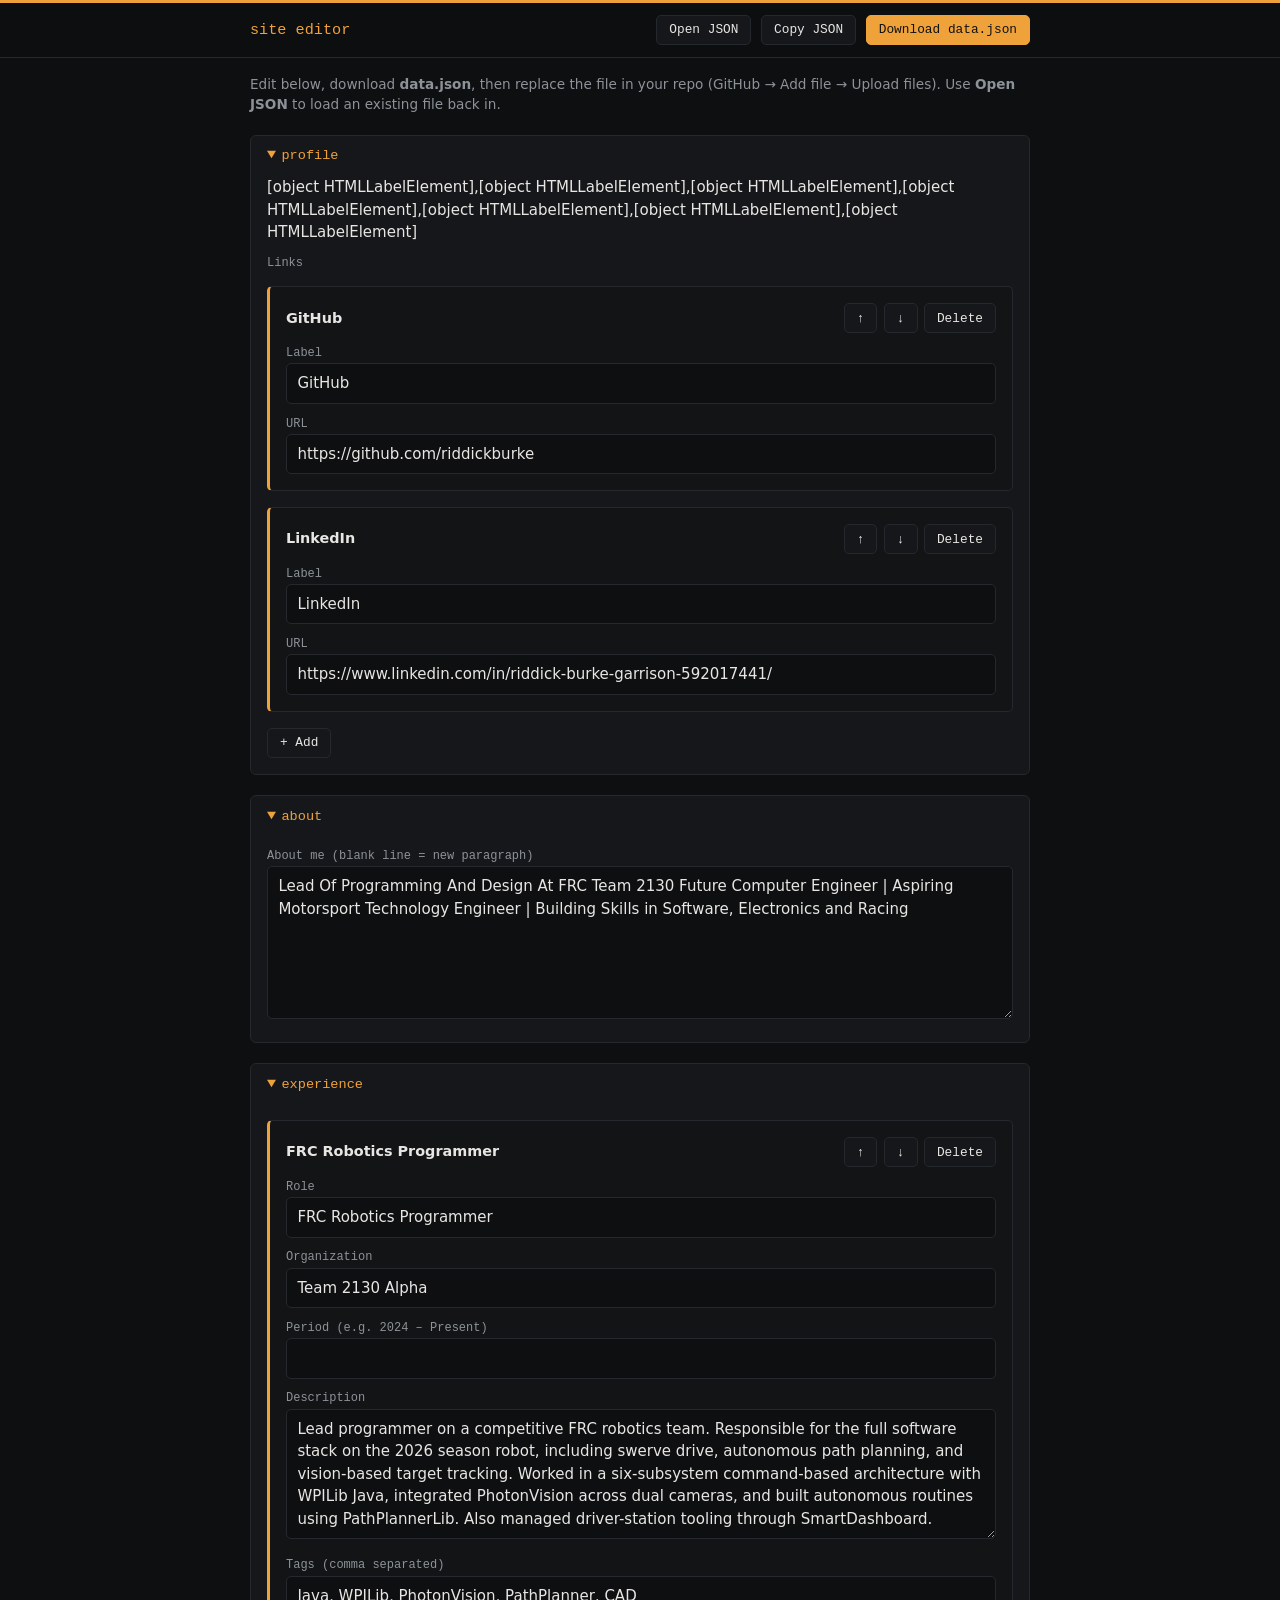
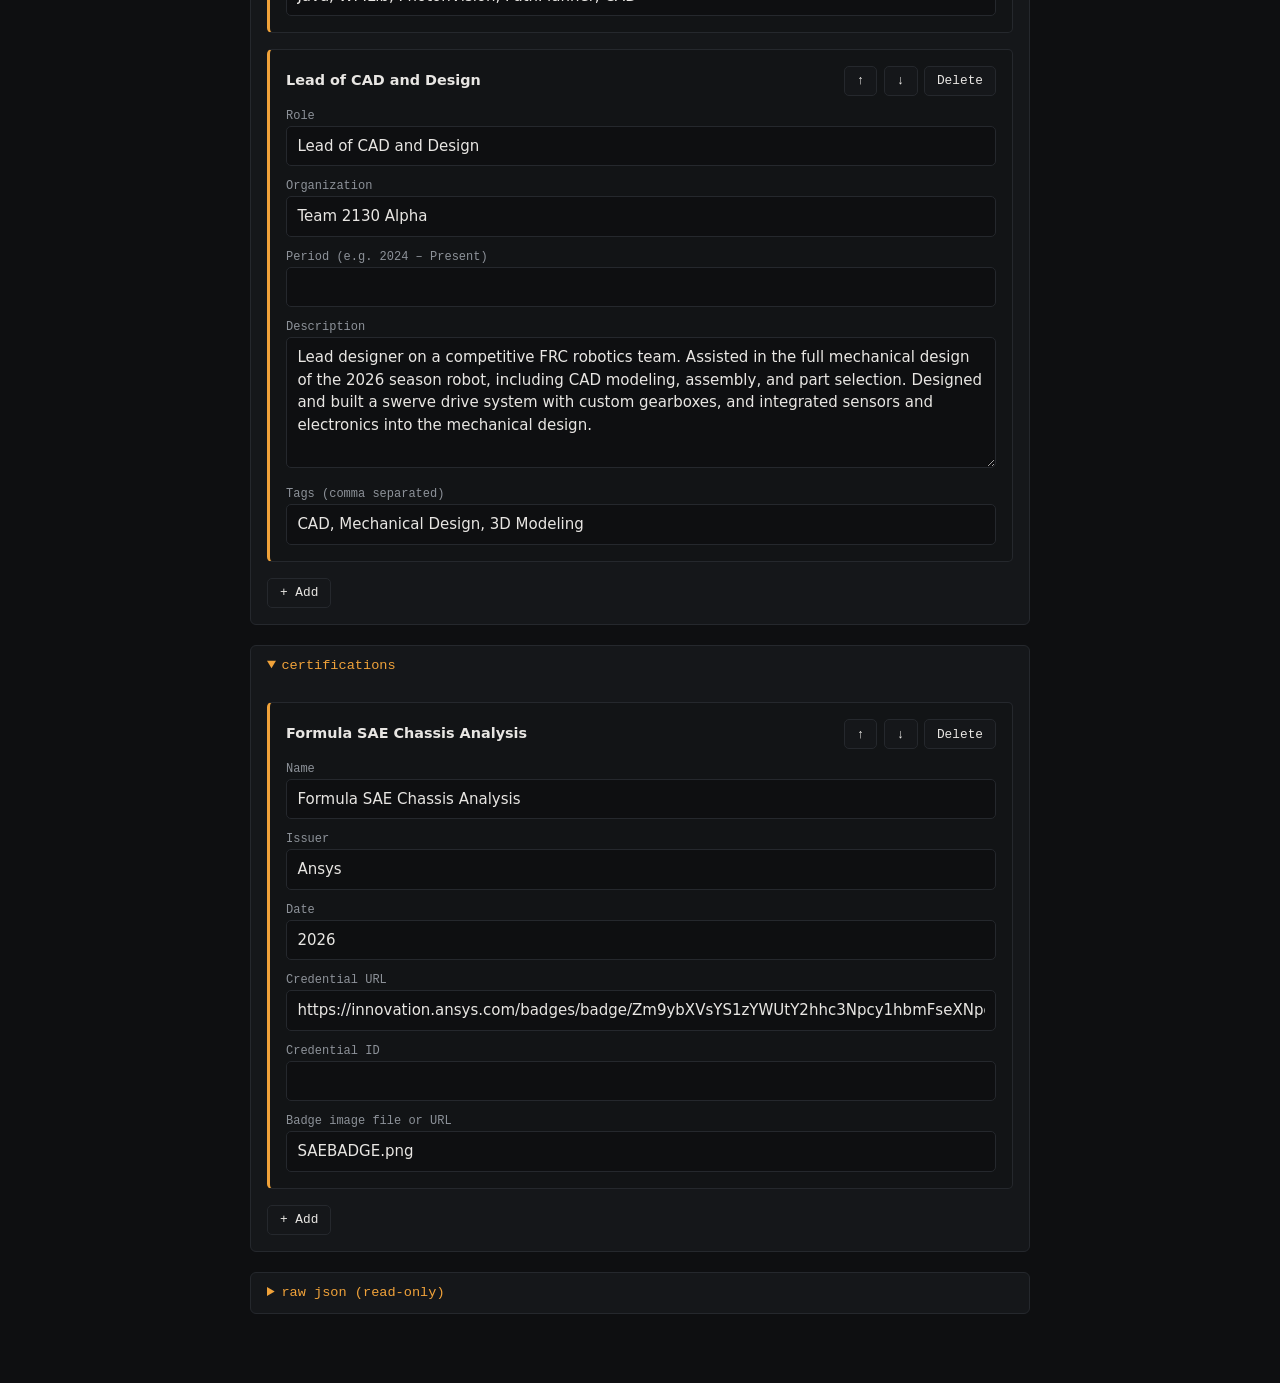
==== admin.html @ 8c3bfb95 "Add files via upload" ====
<!DOCTYPE html>
<html lang="en">
<head>
<meta charset="UTF-8">
<meta name="viewport" content="width=device-width,initial-scale=1">
<meta name="color-scheme" content="dark">
<meta name="robots" content="noindex">
<title>Site editor</title>
<style>
:root{color-scheme:dark;--bg:#0e0f11;--panel:#15171a;--line:#25282d;--ink:#e8e6e3;--mute:#8d9299;--acc:#f0a23a;--bad:#e5645a;
--mono:ui-monospace,"JetBrains Mono","SF Mono",Menlo,Consolas,monospace;--sans:system-ui,-apple-system,"Segoe UI",Roboto,sans-serif}
*{box-sizing:border-box;margin:0;padding:0}
body{background:var(--bg);color:var(--ink);font:15px/1.5 var(--sans);border-top:3px solid var(--acc)}
.wrap{max-width:820px;margin:0 auto;padding:0 1.25rem 4rem}
.top{position:sticky;top:0;z-index:5;background:rgba(14,15,17,.92);backdrop-filter:blur(8px);border-bottom:1px solid var(--line)}
.top .wrap{display:flex;gap:.6rem;align-items:center;flex-wrap:wrap;padding:.75rem 1.25rem}
.top h1{font:500 .95rem var(--mono);color:var(--acc);margin-right:auto}
button,.btn{font:500 .8rem var(--mono);color:var(--ink);background:var(--panel);border:1px solid var(--line);border-radius:5px;padding:.4rem .75rem;cursor:pointer}
button:hover,.btn:hover{border-color:var(--acc)}
.primary{background:var(--acc);color:#111;border-color:var(--acc)}
.danger:hover{border-color:var(--bad);color:var(--bad)}
details{margin-top:1.25rem;border:1px solid var(--line);border-radius:6px;background:var(--panel)}
summary{padding:.8rem 1rem;font:500 .85rem var(--mono);color:var(--acc);cursor:pointer}
.body{padding:0 1rem 1rem}
label{display:block;margin-top:.8rem}
label span{display:block;font:.75rem var(--mono);color:var(--mute);margin-bottom:.2rem}
input,textarea{width:100%;background:var(--bg);color:var(--ink);border:1px solid var(--line);border-radius:5px;padding:.5rem .65rem;font:inherit}
input:focus,textarea:focus{outline:none;border-color:var(--acc)}
textarea{resize:vertical}
.item{margin-top:1rem;padding:.2rem 1rem 1rem;border:1px solid var(--line);border-left:3px solid var(--acc);border-radius:5px;background:#121416}
.bar{display:flex;gap:.4rem;align-items:center;margin-top:.8rem}
.bar b{margin-right:auto;font-size:.9rem}
.add{margin-top:1rem}
#out{font:.75rem/1.5 var(--mono);height:260px}
.hint{color:var(--mute);font-size:.85rem;margin-top:1rem}
#msg{font:.8rem var(--mono);color:var(--mute)}
</style>
</head>
<body>
<div class="top"><div class="wrap">
  <h1>site editor</h1><span id="msg"></span>
  <label class="btn" style="margin:0">Open JSON<input type="file" id="file" accept=".json,application/json" hidden></label>
  <button id="copy">Copy JSON</button>
  <button id="dl" class="primary">Download data.json</button>
</div></div>
<div class="wrap">
  <p class="hint">Edit below, download <b>data.json</b>, then replace the file in your repo (GitHub → Add file → Upload files). Use <b>Open JSON</b> to load an existing file back in.</p>
  <div id="form"></div>
  <details><summary>raw json (read-only)</summary><div class="body"><textarea id="out" readonly></textarea></div></details>
</div>
<script>
const $=id=>document.getElementById(id);
const h=(t,a={},...k)=>{const e=document.createElement(t);for(const[x,v]of Object.entries(a))if(v!=null)x==='class'?e.className=v:e.setAttribute(x,v);k.flat().forEach(c=>e.append(c));return e};
const PROFILE=[['name','Name'],['headline','Headline (small line above name)'],['tagline','Tagline'],['location','Location'],['email','Email'],['phone','Phone'],['photo','Photo file or URL (e.g. photo.jpg)']];
const LINK=[['label','Label'],['url','URL']];
const EXP=[['role','Role'],['org','Organization'],['period','Period (e.g. 2024 – Present)'],['desc','Description','area'],['tags','Tags (comma separated)','tags']];
const CERT=[['name','Name'],['issuer','Issuer'],['date','Date'],['url','Credential URL'],['credentialId','Credential ID'],['image','Badge image file or URL']];
let D={},dirty=false;

const norm=d=>{d=d&&typeof d==='object'?d:{};d.profile=d.profile||{};d.profile.links=d.profile.links||[];d.about=d.about||'';d.experience=d.experience||[];d.certifications=d.certifications||[];return d};
const sync=()=>{dirty=true;$('out').value=JSON.stringify(D,null,2)};
const mkbtn=(t,f,c='')=>{const b=h('button',{class:c,type:'button'},t);b.onclick=f;return b};
const mv=(a,n,d)=>{const m=n+d;if(m<0||m>=a.length)return;[a[n],a[m]]=[a[m],a[n]];render();sync()};

function field(o,[k,label,type]){
  const i=type==='area'?h('textarea',{rows:5}):h('input',{type:'text'});
  i.value=type==='tags'?(o[k]||[]).join(', '):(o[k]||'');
  i.oninput=()=>{o[k]=type==='tags'?i.value.split(',').map(s=>s.trim()).filter(Boolean):i.value;sync()};
  return h('label',{},h('span',{},label),i);
}
function list(arr,spec,blank,title){
  const box=h('div');
  arr.forEach((o,n)=>box.append(h('div',{class:'item'},
    h('div',{class:'bar'},h('b',{},title(o)||'New entry'),
      mkbtn('↑',()=>mv(arr,n,-1)),mkbtn('↓',()=>mv(arr,n,1)),
      mkbtn('Delete',()=>{if(confirm('Delete this entry?')){arr.splice(n,1);render();sync()}},'danger')),
    spec.map(f=>field(o,f)))));
  box.append(mkbtn('+ Add',()=>{arr.push(structuredClone(blank));render();sync()},'add'));
  return box;
}
const sec=(t,open,...k)=>h('details',open?{open:''}:{},h('summary',{},t),h('div',{class:'body'},k));

function render(){
  const f=$('form');f.replaceChildren();
  const about=h('textarea',{rows:6});about.value=D.about;about.oninput=()=>{D.about=about.value;sync()};
  f.append(
    sec('profile',true,PROFILE.map(x=>field(D.profile,x)),
      h('label',{},h('span',{},'Links')),list(D.profile.links,LINK,{label:'',url:''},o=>o.label)),
    sec('about',true,h('label',{},h('span',{},'About me (blank line = new paragraph)'),about)),
    sec('experience',true,list(D.experience,EXP,{role:'',org:'',period:'',desc:'',tags:[]},o=>o.role)),
    sec('certifications',true,list(D.certifications,CERT,{name:'',issuer:'',date:'',url:'',credentialId:'',image:''},o=>o.name)));
}
function load(d){D=norm(d);render();$('out').value=JSON.stringify(D,null,2)}

$('file').onchange=e=>{const r=new FileReader();r.onload=()=>{try{load(JSON.parse(r.result));dirty=false;$('msg').textContent='loaded '+e.target.files[0].name}catch{alert('That file is not valid JSON.')}};r.readAsText(e.target.files[0]);e.target.value=''};
$('dl').onclick=()=>{const a=h('a',{href:URL.createObjectURL(new Blob([JSON.stringify(D,null,2)+'\n'],{type:'application/json'})),download:'data.json'});a.click();dirty=false;$('msg').textContent='downloaded'};
$('copy').onclick=()=>navigator.clipboard.writeText(JSON.stringify(D,null,2)).then(()=>$('msg').textContent='copied');
window.onbeforeunload=e=>dirty?(e.preventDefault(),''):undefined;

fetch('data.json?t='+Date.now()).then(r=>r.json()).then(load).catch(()=>{load({});$('msg').textContent='no data.json found: use Open JSON'});
</script>
</body>
</html>
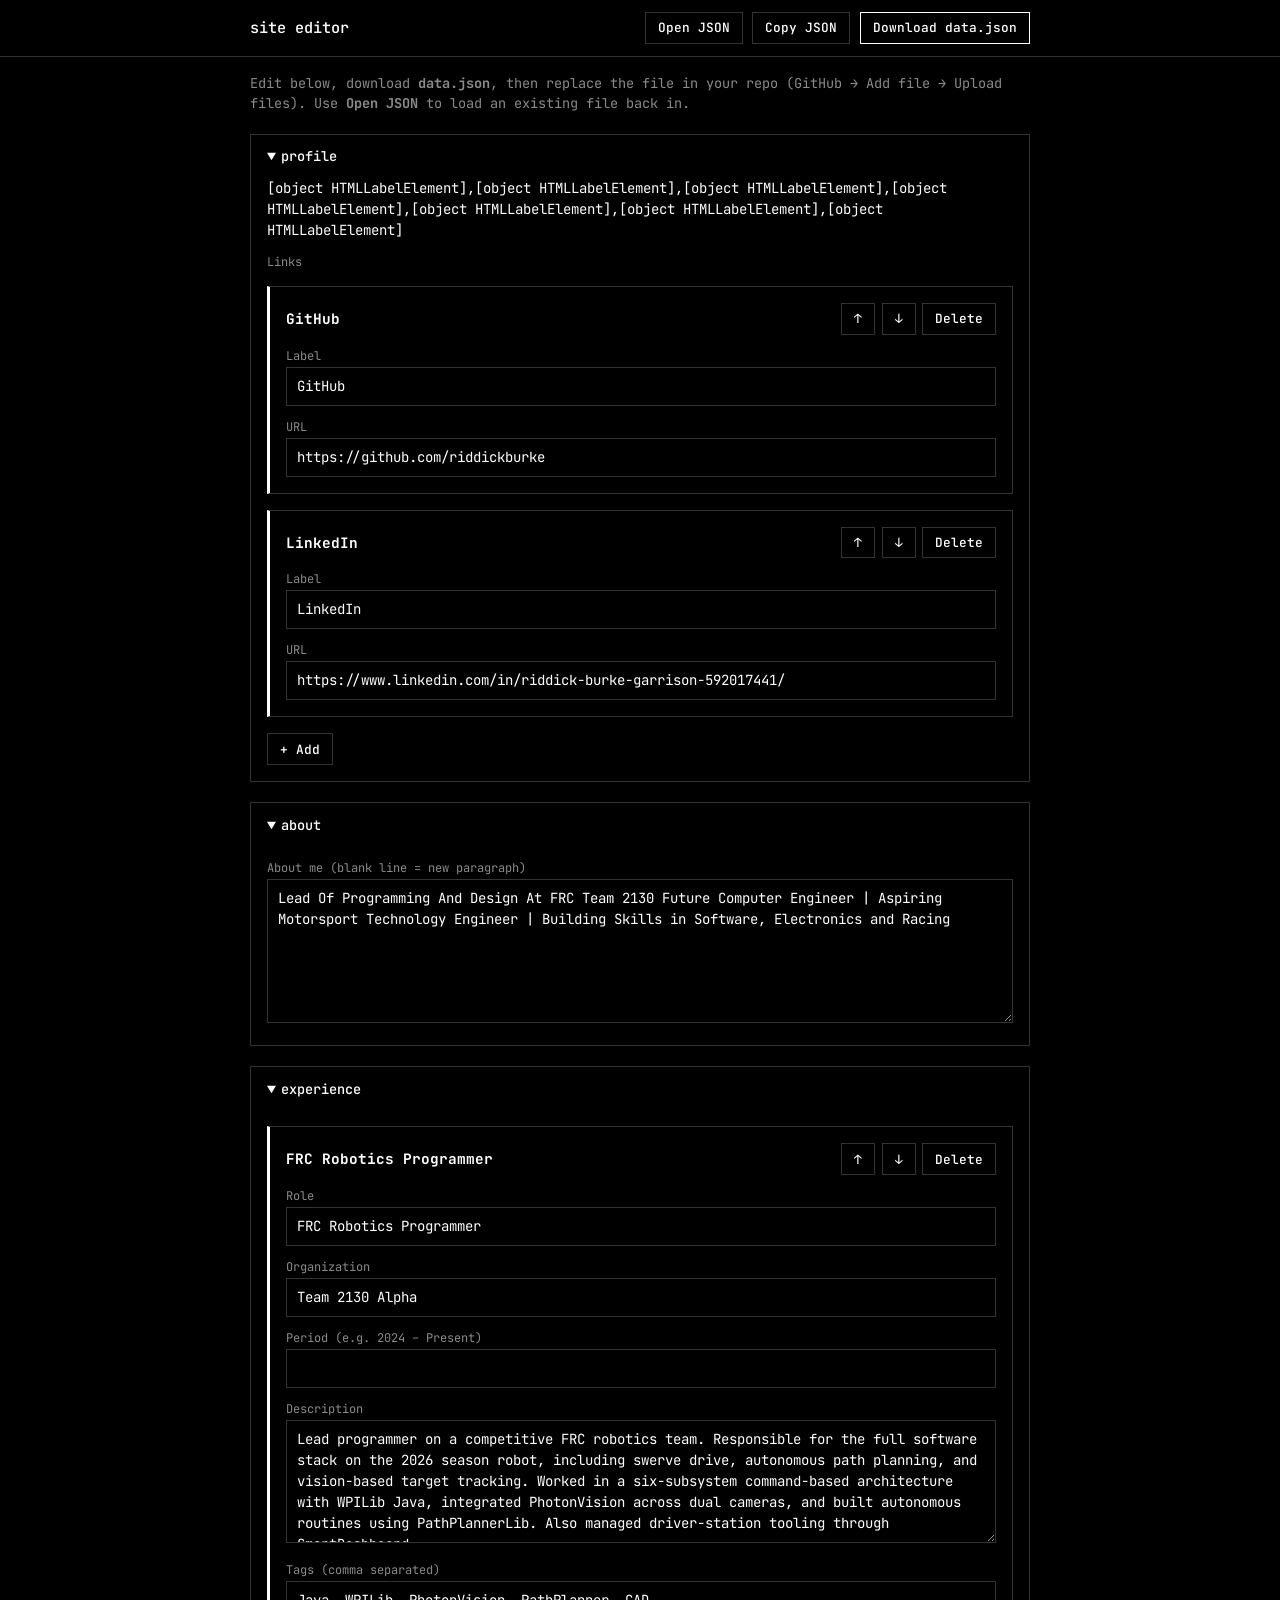
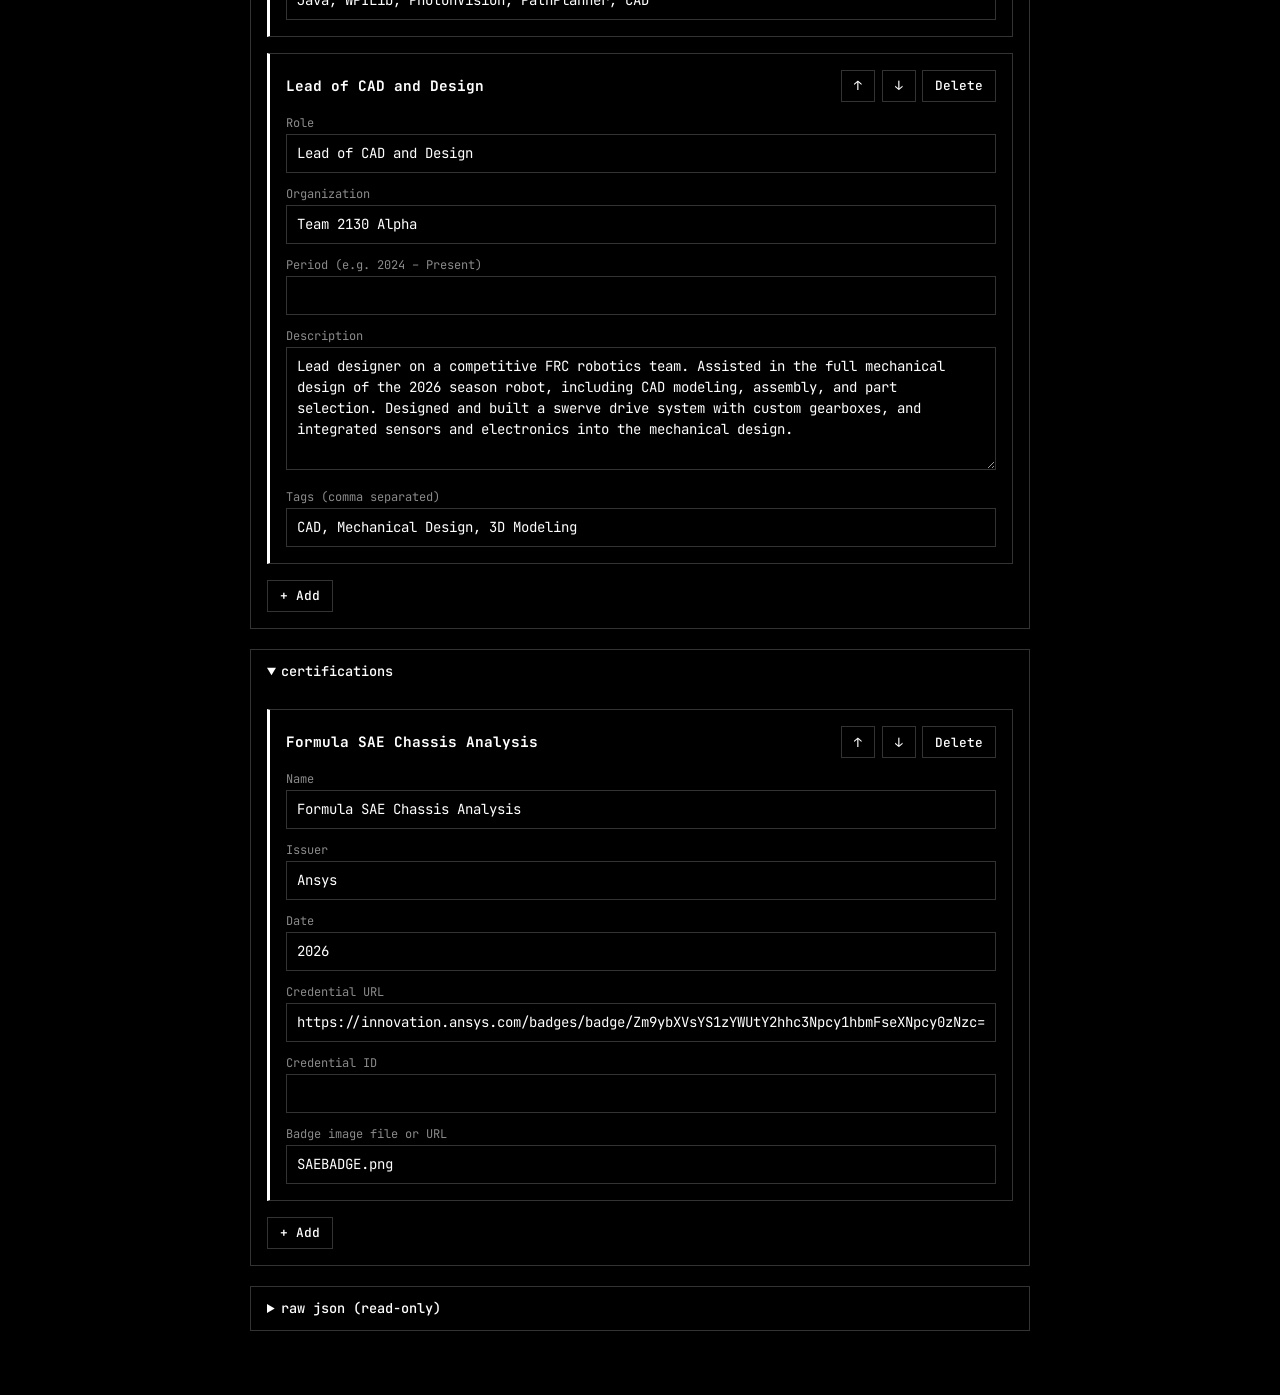
==== commit fe8a80f8: "Add files via upload" ====
--- a/admin.html
+++ b/admin.html
@@ -6,28 +6,29 @@
 <meta name="color-scheme" content="dark">
 <meta name="robots" content="noindex">
 <title>Site editor</title>
+<link href="https://fonts.googleapis.com/css2?family=JetBrains+Mono:wght@400;500;700&display=swap" rel="stylesheet">
 <style>
-:root{color-scheme:dark;--bg:#0e0f11;--panel:#15171a;--line:#25282d;--ink:#e8e6e3;--mute:#8d9299;--acc:#f0a23a;--bad:#e5645a;
---mono:ui-monospace,"JetBrains Mono","SF Mono",Menlo,Consolas,monospace;--sans:system-ui,-apple-system,"Segoe UI",Roboto,sans-serif}
+:root{color-scheme:dark;--bg:#000;--panel:#000;--line:#333;--ink:#fff;--mute:#8a8a8a;--acc:#fff;--bad:#fff;
+--mono:"JetBrains Mono","IBM Plex Mono",ui-monospace,"SF Mono",Menlo,Consolas,monospace}
 *{box-sizing:border-box;margin:0;padding:0}
-body{background:var(--bg);color:var(--ink);font:15px/1.5 var(--sans);border-top:3px solid var(--acc)}
+body{background:var(--bg);color:var(--ink);font:14px/1.5 var(--mono);}
 .wrap{max-width:820px;margin:0 auto;padding:0 1.25rem 4rem}
-.top{position:sticky;top:0;z-index:5;background:rgba(14,15,17,.92);backdrop-filter:blur(8px);border-bottom:1px solid var(--line)}
+.top{position:sticky;top:0;z-index:5;background:rgba(0,0,0,.92);backdrop-filter:blur(8px);border-bottom:1px solid var(--line)}
 .top .wrap{display:flex;gap:.6rem;align-items:center;flex-wrap:wrap;padding:.75rem 1.25rem}
 .top h1{font:500 .95rem var(--mono);color:var(--acc);margin-right:auto}
-button,.btn{font:500 .8rem var(--mono);color:var(--ink);background:var(--panel);border:1px solid var(--line);border-radius:5px;padding:.4rem .75rem;cursor:pointer}
-button:hover,.btn:hover{border-color:var(--acc)}
-.primary{background:var(--acc);color:#111;border-color:var(--acc)}
-.danger:hover{border-color:var(--bad);color:var(--bad)}
-details{margin-top:1.25rem;border:1px solid var(--line);border-radius:6px;background:var(--panel)}
+button,.btn{font:500 .8rem var(--mono);color:var(--ink);background:var(--panel);border:1px solid var(--line);border-radius:0;padding:.4rem .75rem;cursor:pointer}
+button:hover,.btn:hover{background:var(--ink);color:var(--bg);border-color:var(--ink)}
+.primary{border-color:var(--ink)}
+
+details{margin-top:1.25rem;border:1px solid var(--line);border-radius:0;background:var(--panel)}
 summary{padding:.8rem 1rem;font:500 .85rem var(--mono);color:var(--acc);cursor:pointer}
 .body{padding:0 1rem 1rem}
 label{display:block;margin-top:.8rem}
 label span{display:block;font:.75rem var(--mono);color:var(--mute);margin-bottom:.2rem}
-input,textarea{width:100%;background:var(--bg);color:var(--ink);border:1px solid var(--line);border-radius:5px;padding:.5rem .65rem;font:inherit}
+input,textarea{width:100%;background:var(--bg);color:var(--ink);border:1px solid var(--line);border-radius:0;padding:.5rem .65rem;font:inherit}
 input:focus,textarea:focus{outline:none;border-color:var(--acc)}
 textarea{resize:vertical}
-.item{margin-top:1rem;padding:.2rem 1rem 1rem;border:1px solid var(--line);border-left:3px solid var(--acc);border-radius:5px;background:#121416}
+.item{margin-top:1rem;padding:.2rem 1rem 1rem;border:1px solid var(--line);border-left:3px solid var(--acc);border-radius:0;background:#000}
 .bar{display:flex;gap:.4rem;align-items:center;margin-top:.8rem}
 .bar b{margin-right:auto;font-size:.9rem}
 .add{margin-top:1rem}
